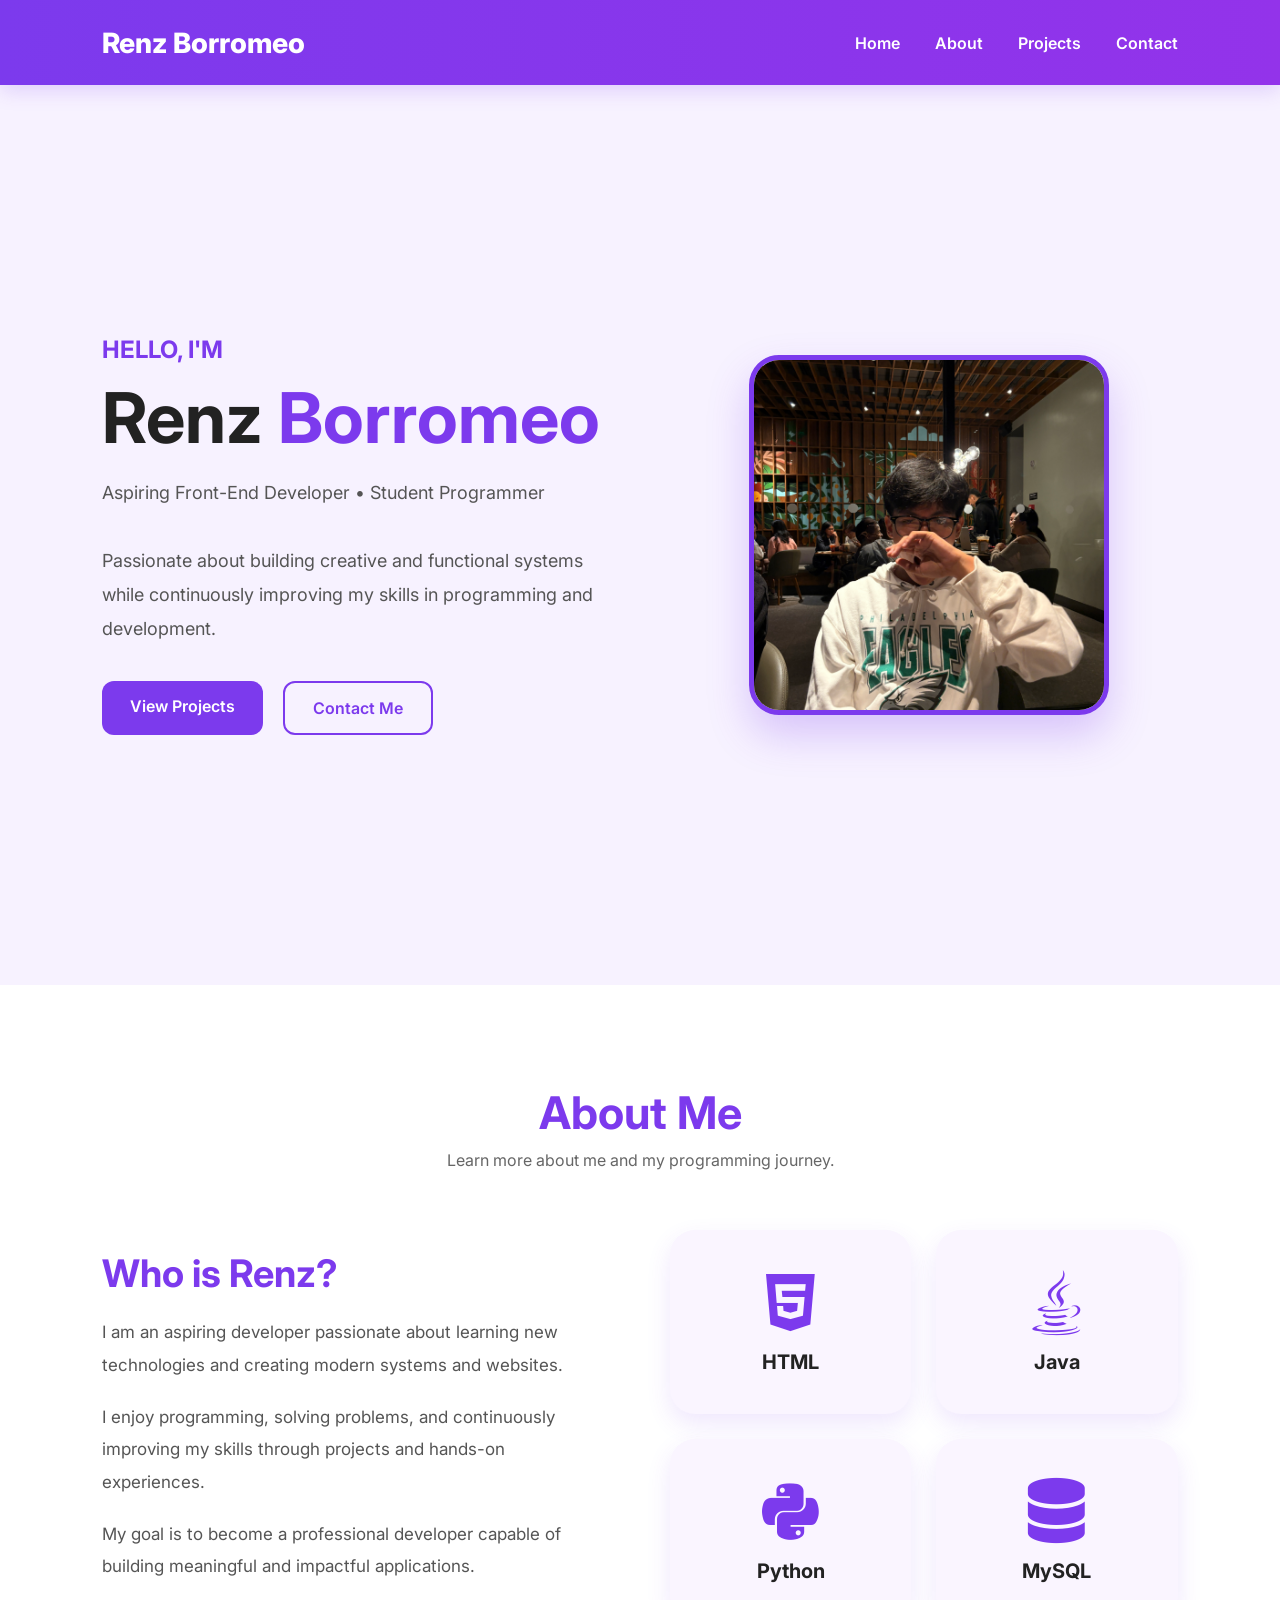
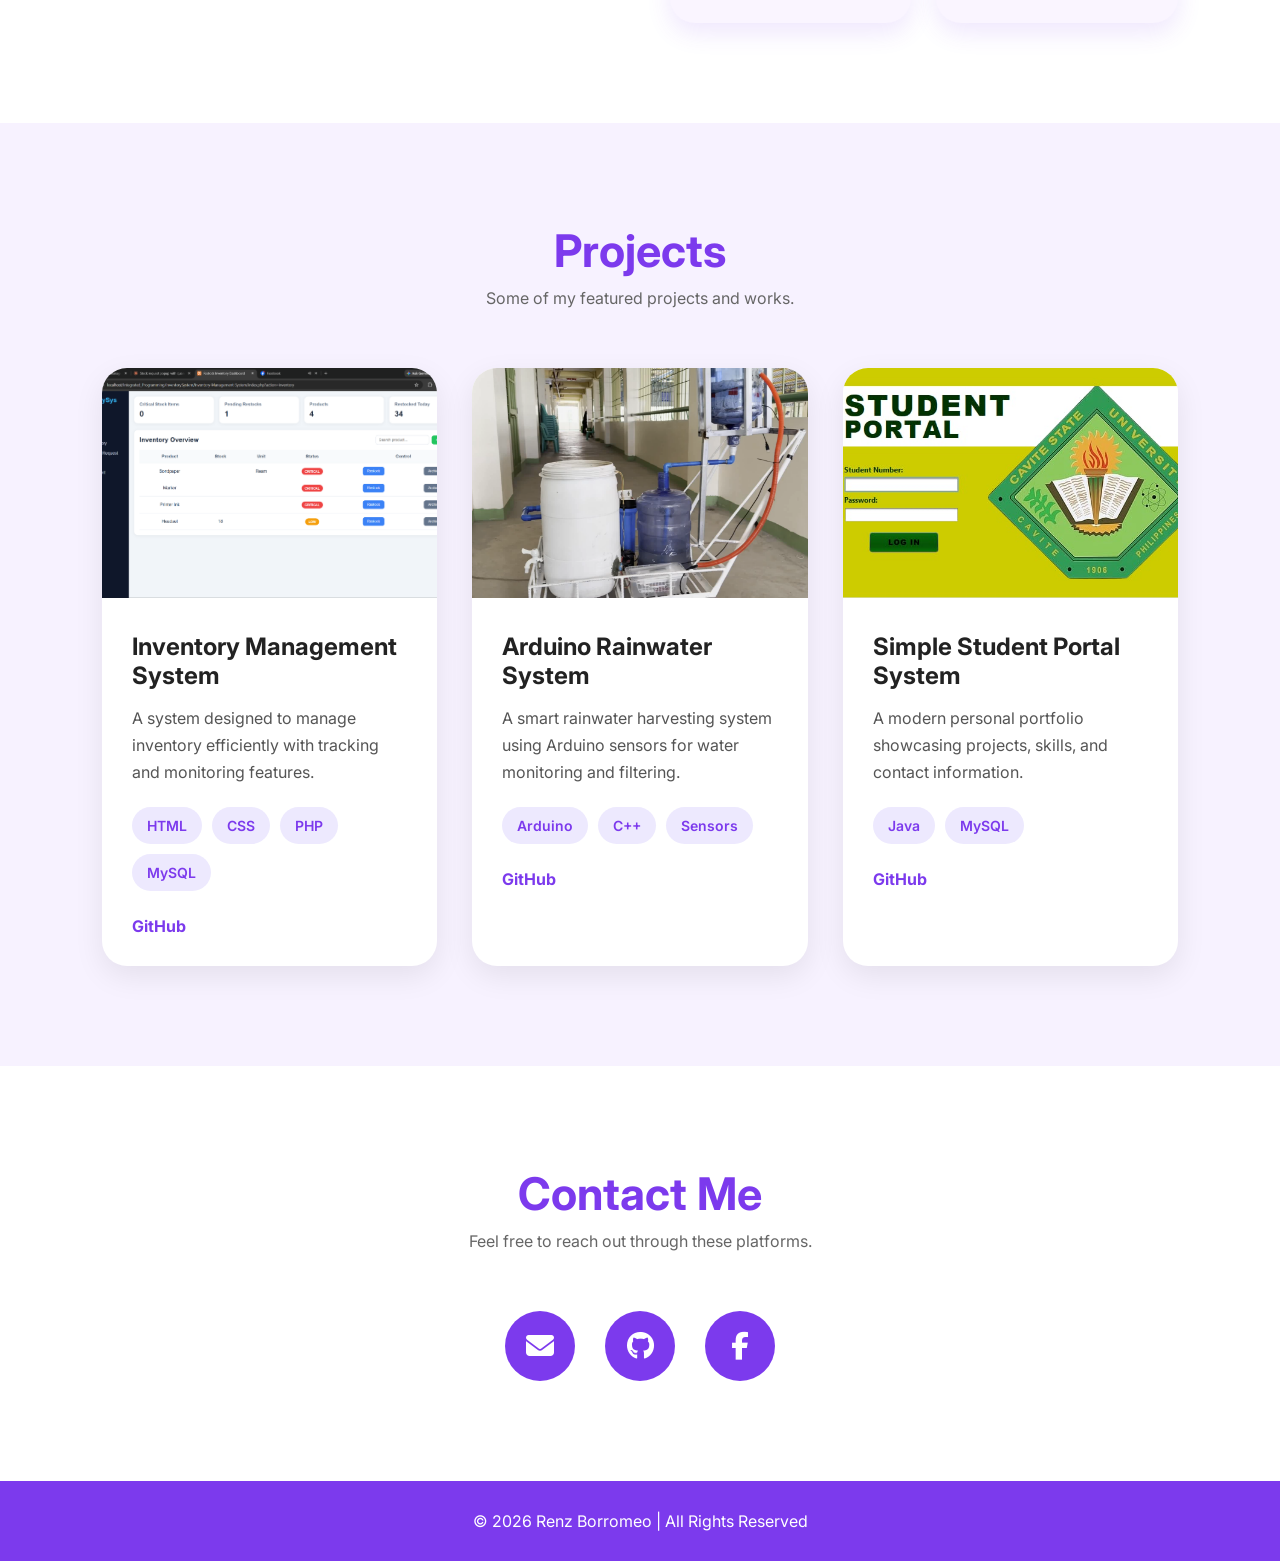
==== portfolio.html @ 01c05425 "Initial Commit" ====
<!DOCTYPE html>
<html lang="en">

<head>

  <meta charset="UTF-8">
  <meta name="viewport" content="width=device-width, initial-scale=1.0">

  <title>Renz Portfolio</title>

  <!-- GOOGLE FONT -->
  <link rel="preconnect" href="https://fonts.googleapis.com">
  <link rel="preconnect" href="https://fonts.gstatic.com" crossorigin>

  <link href="https://fonts.googleapis.com/css2?family=Inter:wght@300;400;500;600;700;800&display=swap" rel="stylesheet">

  <!-- FONT AWESOME -->
  <link rel="stylesheet"
  href="https://cdnjs.cloudflare.com/ajax/libs/font-awesome/6.5.1/css/all.min.css"/>

  <!-- CSS -->
  <link rel="stylesheet" href="style.css">

</head>

<body>

  <!-- ========================= -->
  <!--         NAVBAR           -->
  <!-- ========================= -->

  <nav>

    <div class="logo">
      Renz Borromeo
    </div>

    <div class="nav-links">

      <a href="#home">Home</a>
      <a href="#about">About</a>
      <a href="#projects">Projects</a>
      <a href="#contact">Contact</a>

    </div>

  </nav>


  <!--       HERO SECTION       -->


  <section class="hero" id="home">

    <div class="hero-text">

      <h3>HELLO, I'M</h3>

      <h1>
        Renz <span class="typing-name">Borromeo</span>
      </h1>

      <p>
        Aspiring Front-End Developer • Student Programmer
        <br><br>
        Passionate about building creative and functional systems while continuously improving my skills in programming and development.
      </p>

      <div class="hero-buttons">

        <a href="#projects" class="btn primary-btn">
          View Projects
        </a>

        <a href="#contact" class="btn secondary-btn">
          Contact Me
        </a>

      </div>

    </div>

    <div class="hero-image">

      <img src="portfolio.jpeg" alt="Profile Picture">

    </div>

  </section>

  <!-- ========================= -->
  <!--       ABOUT SECTION      -->
  <!-- ========================= -->

  <section class="about" id="about">

    <div class="section-title">

      <h2>About Me</h2>

      <p>
        Learn more about me and my programming journey.
      </p>

    </div>

    <div class="about-container">

      <!-- LEFT SIDE -->

      <div class="about-left">

        <h3>Who is Renz?</h3>

        <p>
          I am an aspiring developer passionate about learning new technologies and creating modern systems and websites.
        </p>

        <p>
          I enjoy programming, solving problems, and continuously improving my skills through projects and hands-on experiences.
        </p>

        <p>
          My goal is to become a professional developer capable of building meaningful and impactful applications.
        </p>

      </div>

      <!-- RIGHT SIDE -->

      <div class="about-right">

        <div class="skill-card">

          <i class="fa-brands fa-html5"></i>

          <span>HTML</span>

        </div>

        <div class="skill-card">

          <i class="fa-brands fa-java"></i>

          <span>Java</span>

        </div>

        <div class="skill-card">

          <i class="fa-brands fa-python"></i>

          <span>Python</span>

        </div>

        <div class="skill-card">

          <i class="fa-solid fa-database"></i>

          <span>MySQL</span>

        </div>

      </div>

    </div>

  </section>

  <!-- ========================= -->
  <!--      PROJECT SECTION     -->
  <!-- ========================= -->

  <section class="projects" id="projects">

    <div class="section-title">

      <h2>Projects</h2>

      <p>
        Some of my featured projects and works.
      </p>

    </div>

    <div class="project-grid">

      <!-- PROJECT 1 -->

      <div class="project-card">

        <img src="project1.png" alt="">

        <div class="project-content">

          <h3>Inventory Management System</h3>

          <p>
            A system designed to manage inventory efficiently with tracking and monitoring features.
          </p>

          <div class="tech-stack">

            <div class="tech">HTML</div>
            <div class="tech">CSS</div>
            <div class="tech">PHP</div>
            <div class="tech">MySQL</div>

          </div>

          <div class="project-links">

            <a href="#">GitHub</a>

          </div>

        </div>

      </div>

      <!-- PROJECT 2 -->

      <div class="project-card">

        <img src="project2.png" alt="">

        <div class="project-content">

          <h3>Arduino Rainwater System</h3>

          <p>
            A smart rainwater harvesting system using Arduino sensors for water monitoring and filtering.
          </p>

          <div class="tech-stack">

            <div class="tech">Arduino</div>
            <div class="tech">C++</div>
            <div class="tech">Sensors</div>

          </div>

          <div class="project-links">

            <a href="#">GitHub</a>

          </div>

        </div>

      </div>

      <!-- PROJECT 3 -->

      <div class="project-card">

        <img src="project3.jfif" alt="">

        <div class="project-content">

          <h3>Simple Student Portal System</h3>

          <p>
            A modern personal portfolio showcasing projects, skills, and contact information.
          </p>

          <div class="tech-stack">

            <div class="tech">Java</div>
            <div class="tech">MySQL</div>

          </div>

          <div class="project-links">

            <a href="#">GitHub</a>

          </div>

        </div>

      </div>

    </div>

  </section>

  <!-- ========================= -->
  <!--      CONTACT SECTION     -->
  <!-- ========================= -->

  <section class="contact" id="contact">

    <div class="section-title">

      <h2>Contact Me</h2>

      <p>
        Feel free to reach out through these platforms.
      </p>

    </div>

    <div class="contact-links">

      <a href="mailto:ririonouji@gmail.com">

        <i class="fa-solid fa-envelope"></i>

      </a>

      <a href="https://github.com/Rionouji" target="_blank">

        <i class="fa-brands fa-github"></i>

      </a>

      <a href="https://www.facebook.com/riopppp/" target="_blank">

        <i class="fa-brands fa-facebook-f"></i>

      </a>

    </div>

  </section>

  <!-- ========================= -->
  <!--          FOOTER          -->
  <!-- ========================= -->

  <footer>

    © 2026 Renz Borromeo | All Rights Reserved

  </footer>

</body>
</html>
---- style.css ----
/* ========================= */
/*        style.css          */
/* ========================= */

*{
  margin: 0;
  padding: 0;
  box-sizing: border-box;
}

html{
  scroll-behavior: smooth;
}

body{
  font-family: 'Inter', sans-serif;
  background: #f7f2ff;
  color: #222;
}

/* ========================= */
/*          NAVBAR           */
/* ========================= */

nav{
  width: 100%;
  height: 85px;

  background: linear-gradient(to right, #7c3aed, #9333ea);

  display: flex;
  justify-content: space-between;
  align-items: center;

  padding: 0 8%;

  position: sticky;
  top: 0;

  z-index: 1000;

  box-shadow: 0 5px 20px rgba(124,58,237,0.2);
}

.logo{
  font-size: 28px;
  font-weight: 800;
  color: white;
}

.nav-links{
  display: flex;
  gap: 35px;
}

.nav-links a{
  text-decoration: none;
  color: white;
  font-weight: 600;
  transition: 0.3s;
}

.nav-links a:hover{
  opacity: 0.7;
}

/* ========================= */
/*       HERO SECTION        */
/* ========================= */

.hero{
  min-height: 100vh;

  display: flex;
  justify-content: center;
  align-items: center;

  gap: 80px;
  flex-wrap: wrap;

  padding: 100px 8%;
}

.hero-text{
  flex: 1;
  min-width: 300px;
}

.hero-text h3{
  color: #7c3aed;
  margin-bottom: 15px;
  font-size: 24px;
}

.hero-text h1{
  font-size: 70px;
  line-height: 1.1;
  margin-bottom: 20px;
  white-space: nowrap;
}

.hero-text span{
  color: #7c3aed;
}

.hero-text p{
  font-size: 18px;
  line-height: 1.9;
  color: #555;
  margin-bottom: 35px;
  max-width: 650px;
}

.hero-buttons{
  display: flex;
  gap: 20px;
  flex-wrap: wrap;
}

.btn{
  padding: 15px 28px;
  border-radius: 12px;

  text-decoration: none;
  font-weight: 600;

  transition: 0.3s;
}

.primary-btn{
  background: #7c3aed;
  color: white;
}

.primary-btn:hover{
  background: #6d28d9;
  transform: translateY(-5px);
}

.secondary-btn{
  border: 2px solid #7c3aed;
  color: #7c3aed;
}

.secondary-btn:hover{
  background: #7c3aed;
  color: white;
}

.hero-image{
  flex: 1;

  display: flex;
  justify-content: center;

  min-width: 300px;
}

.hero-image img{
  width: 360px;
  height: 360px;

  object-fit: cover;

  border-radius: 30px;

  border: 5px solid #7c3aed;

  box-shadow: 0 20px 40px rgba(124,58,237,0.25);
}

.typing-name {
  display: inline-block;
  border-right: 4px solid #7c3aed;
  white-space: nowrap;
  overflow: hidden;
  width: 0;
  vertical-align: top;
  animation:
    typing 2s steps(8, end) forwards,
    blink 0.75s step-end infinite;
}

@keyframes typing {
  from { width: 0; }
  to { width: 100%; }
}

@keyframes blink {
  from, to { border-color: transparent; }
  50% { border-color: #7c3aed; }
}


/* ========================= */
/*       SECTION TITLE       */
/* ========================= */

.section-title{
  text-align: center;
  margin-bottom: 60px;
}

.section-title h2{
  font-size: 45px;
  color: #7c3aed;
  margin-bottom: 10px;
}

.section-title p{
  color: #666;
}

/* ========================= */
/*        ABOUT SECTION      */
/* ========================= */

.about{
  padding: 100px 8%;
  background: white;
}

.about-container{
  display: flex;
  justify-content: space-between;
  align-items: center;

  gap: 60px;
  flex-wrap: wrap;
}

/* LEFT SIDE */

.about-left{
  flex: 1;
  min-width: 320px;
}

.about-left h3{
  font-size: 38px;
  color: #7c3aed;
  margin-bottom: 20px;
}

.about-left p{
  line-height: 1.9;
  color: #555;
  margin-bottom: 20px;
  font-size: 17px;
}

/* RIGHT SIDE */

.about-right{
  flex: 1;
  min-width: 320px;

  display: grid;
  grid-template-columns: repeat(2, 1fr);

  gap: 25px;
}

/* SKILL CARD */

/* SKILL CARD */

.skill-card{
  background: #faf5ff;

  border-radius: 25px;

  padding: 40px 20px;

  display: flex;
  flex-direction: column;
  align-items: center;
  justify-content: center;

  transition: 0.3s;

  box-shadow: 0 10px 25px rgba(124,58,237,0.12);
}

.skill-card:hover{
  transform: translateY(-8px);
  background: #7c3aed;
}

.skill-card:hover i{
  color: white;
}

.skill-card:hover span{
  color: white;
}

.skill-card i{
  font-size: 65px;
  color: #7c3aed;
  margin-bottom: 15px;
  transition: 0.3s;
}

.skill-card span{
  font-size: 20px;
  font-weight: 700;
  transition: 0.3s;
}

/* ========================= */
/*       PROJECT SECTION     */
/* ========================= */

.projects{
  padding: 100px 8%;
}

.project-grid{
  display: grid;

  grid-template-columns: repeat(auto-fit, minmax(320px, 1fr));

  gap: 35px;
}

.project-card{
  background: white;

  border-radius: 25px;

  overflow: hidden;

  transition: 0.3s;

  box-shadow: 0 10px 30px rgba(0,0,0,0.08);
}

.project-card:hover{
  transform: translateY(-10px);
}

.project-card img{
  width: 100%;
  height: 230px;

  object-fit: cover;
}

.project-content{
  padding: 30px;
}

.project-content h3{
  margin-bottom: 15px;
  font-size: 24px;
}

.project-content p{
  color: #555;
  line-height: 1.7;
  margin-bottom: 20px;
}

.tech-stack{
  display: flex;
  gap: 10px;
  flex-wrap: wrap;

  margin-bottom: 25px;
}

.tech{
  background: #ede9fe;

  color: #7c3aed;

  padding: 10px 15px;

  border-radius: 999px;

  font-size: 14px;
  font-weight: 600;
}

.project-links{
  display: flex;
  gap: 20px;
}

.project-links a{
  text-decoration: none;
  color: #7c3aed;
  font-weight: 700;
}

/* ========================= */
/*      CONTACT SECTION      */
/* ========================= */

.contact{
  padding: 100px 8%;
  background: white;
}

.contact-links{
  display: flex;
  justify-content: center;
  gap: 30px;
  flex-wrap: wrap;
}

.contact-links a{
  width: 70px;
  height: 70px;

  display: flex;
  justify-content: center;
  align-items: center;

  border-radius: 50%;

  background: #7c3aed;

  color: white;

  text-decoration: none;

  font-size: 28px;

  transition: 0.3s;
}

.contact-links a:hover{
  transform: translateY(-8px);
  background: #6d28d9;
}

/* ========================= */
/*          FOOTER           */
/* ========================= */

footer{
  text-align: center;

  padding: 30px;

  background: #7c3aed;

  color: white;
}

/* ========================= */
/*        RESPONSIVE         */
/* ========================= */

@media(max-width: 768px){

  nav{
    flex-direction: column;
    height: auto;
    padding: 20px;
    gap: 20px;
  }

  .nav-links{
    flex-wrap: wrap;
    justify-content: center;
  }

  .hero-text h1{
    font-size: 50px;
  }

  .hero-image img{
    width: 300px;
    height: 300px;
  }

}
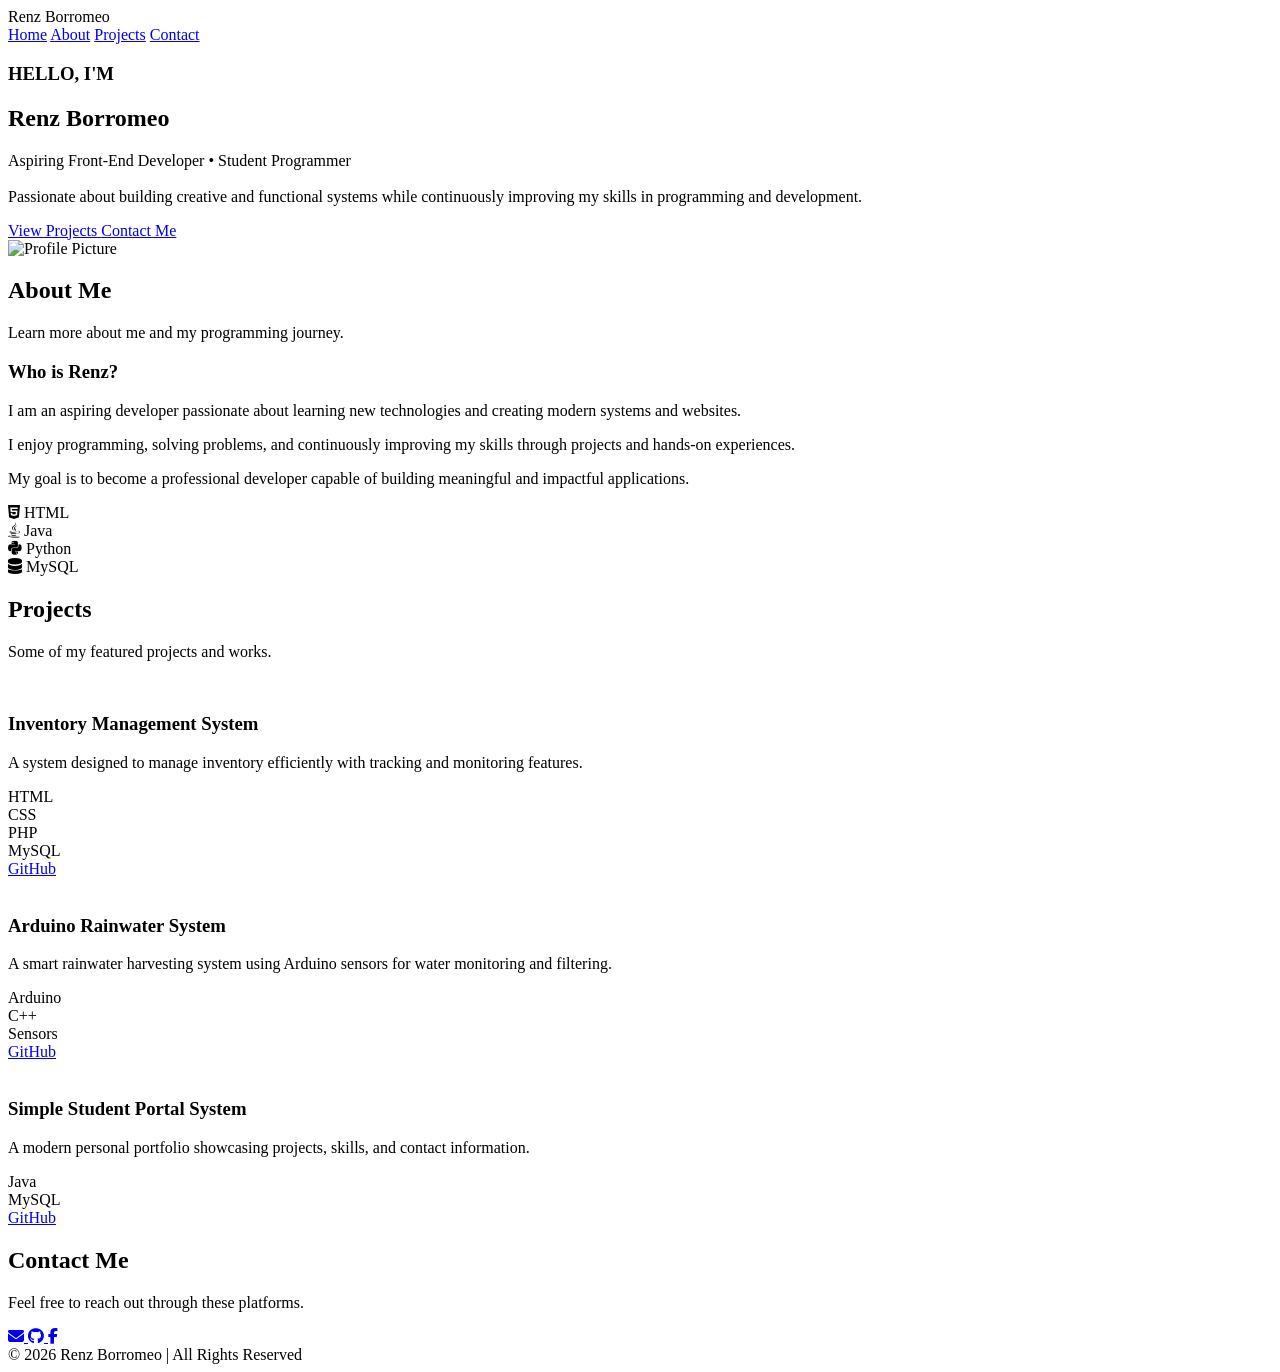
==== commit 1325acdb: "Add files via upload" ====
--- a/portfolio.html
+++ b/portfolio.html
@@ -1,340 +1,340 @@
-<!DOCTYPE html>
-<html lang="en">
-
-<head>
-
-  <meta charset="UTF-8">
-  <meta name="viewport" content="width=device-width, initial-scale=1.0">
-
-  <title>Renz Portfolio</title>
-
-  <!-- GOOGLE FONT -->
-  <link rel="preconnect" href="https://fonts.googleapis.com">
-  <link rel="preconnect" href="https://fonts.gstatic.com" crossorigin>
-
-  <link href="https://fonts.googleapis.com/css2?family=Inter:wght@300;400;500;600;700;800&display=swap" rel="stylesheet">
-
-  <!-- FONT AWESOME -->
-  <link rel="stylesheet"
-  href="https://cdnjs.cloudflare.com/ajax/libs/font-awesome/6.5.1/css/all.min.css"/>
-
-  <!-- CSS -->
-  <link rel="stylesheet" href="style.css">
-
-</head>
-
-<body>
-
-  <!-- ========================= -->
-  <!--         NAVBAR           -->
-  <!-- ========================= -->
-
-  <nav>
-
-    <div class="logo">
-      Renz Borromeo
-    </div>
-
-    <div class="nav-links">
-
-      <a href="#home">Home</a>
-      <a href="#about">About</a>
-      <a href="#projects">Projects</a>
-      <a href="#contact">Contact</a>
-
-    </div>
-
-  </nav>
-
-
-  <!--       HERO SECTION       -->
-
-
-  <section class="hero" id="home">
-
-    <div class="hero-text">
-
-      <h3>HELLO, I'M</h3>
-
-      <h1>
-        Renz <span class="typing-name">Borromeo</span>
-      </h1>
-
-      <p>
-        Aspiring Front-End Developer • Student Programmer
-        <br><br>
-        Passionate about building creative and functional systems while continuously improving my skills in programming and development.
-      </p>
-
-      <div class="hero-buttons">
-
-        <a href="#projects" class="btn primary-btn">
-          View Projects
-        </a>
-
-        <a href="#contact" class="btn secondary-btn">
-          Contact Me
-        </a>
-
-      </div>
-
-    </div>
-
-    <div class="hero-image">
-
-      <img src="portfolio.jpeg" alt="Profile Picture">
-
-    </div>
-
-  </section>
-
-  <!-- ========================= -->
-  <!--       ABOUT SECTION      -->
-  <!-- ========================= -->
-
-  <section class="about" id="about">
-
-    <div class="section-title">
-
-      <h2>About Me</h2>
-
-      <p>
-        Learn more about me and my programming journey.
-      </p>
-
-    </div>
-
-    <div class="about-container">
-
-      <!-- LEFT SIDE -->
-
-      <div class="about-left">
-
-        <h3>Who is Renz?</h3>
-
-        <p>
-          I am an aspiring developer passionate about learning new technologies and creating modern systems and websites.
-        </p>
-
-        <p>
-          I enjoy programming, solving problems, and continuously improving my skills through projects and hands-on experiences.
-        </p>
-
-        <p>
-          My goal is to become a professional developer capable of building meaningful and impactful applications.
-        </p>
-
-      </div>
-
-      <!-- RIGHT SIDE -->
-
-      <div class="about-right">
-
-        <div class="skill-card">
-
-          <i class="fa-brands fa-html5"></i>
-
-          <span>HTML</span>
-
-        </div>
-
-        <div class="skill-card">
-
-          <i class="fa-brands fa-java"></i>
-
-          <span>Java</span>
-
-        </div>
-
-        <div class="skill-card">
-
-          <i class="fa-brands fa-python"></i>
-
-          <span>Python</span>
-
-        </div>
-
-        <div class="skill-card">
-
-          <i class="fa-solid fa-database"></i>
-
-          <span>MySQL</span>
-
-        </div>
-
-      </div>
-
-    </div>
-
-  </section>
-
-  <!-- ========================= -->
-  <!--      PROJECT SECTION     -->
-  <!-- ========================= -->
-
-  <section class="projects" id="projects">
-
-    <div class="section-title">
-
-      <h2>Projects</h2>
-
-      <p>
-        Some of my featured projects and works.
-      </p>
-
-    </div>
-
-    <div class="project-grid">
-
-      <!-- PROJECT 1 -->
-
-      <div class="project-card">
-
-        <img src="project1.png" alt="">
-
-        <div class="project-content">
-
-          <h3>Inventory Management System</h3>
-
-          <p>
-            A system designed to manage inventory efficiently with tracking and monitoring features.
-          </p>
-
-          <div class="tech-stack">
-
-            <div class="tech">HTML</div>
-            <div class="tech">CSS</div>
-            <div class="tech">PHP</div>
-            <div class="tech">MySQL</div>
-
-          </div>
-
-          <div class="project-links">
-
-            <a href="#">GitHub</a>
-
-          </div>
-
-        </div>
-
-      </div>
-
-      <!-- PROJECT 2 -->
-
-      <div class="project-card">
-
-        <img src="project2.png" alt="">
-
-        <div class="project-content">
-
-          <h3>Arduino Rainwater System</h3>
-
-          <p>
-            A smart rainwater harvesting system using Arduino sensors for water monitoring and filtering.
-          </p>
-
-          <div class="tech-stack">
-
-            <div class="tech">Arduino</div>
-            <div class="tech">C++</div>
-            <div class="tech">Sensors</div>
-
-          </div>
-
-          <div class="project-links">
-
-            <a href="#">GitHub</a>
-
-          </div>
-
-        </div>
-
-      </div>
-
-      <!-- PROJECT 3 -->
-
-      <div class="project-card">
-
-        <img src="project3.jfif" alt="">
-
-        <div class="project-content">
-
-          <h3>Simple Student Portal System</h3>
-
-          <p>
-            A modern personal portfolio showcasing projects, skills, and contact information.
-          </p>
-
-          <div class="tech-stack">
-
-            <div class="tech">Java</div>
-            <div class="tech">MySQL</div>
-
-          </div>
-
-          <div class="project-links">
-
-            <a href="#">GitHub</a>
-
-          </div>
-
-        </div>
-
-      </div>
-
-    </div>
-
-  </section>
-
-  <!-- ========================= -->
-  <!--      CONTACT SECTION     -->
-  <!-- ========================= -->
-
-  <section class="contact" id="contact">
-
-    <div class="section-title">
-
-      <h2>Contact Me</h2>
-
-      <p>
-        Feel free to reach out through these platforms.
-      </p>
-
-    </div>
-
-    <div class="contact-links">
-
-      <a href="mailto:ririonouji@gmail.com">
-
-        <i class="fa-solid fa-envelope"></i>
-
-      </a>
-
-      <a href="https://github.com/Rionouji" target="_blank">
-
-        <i class="fa-brands fa-github"></i>
-
-      </a>
-
-      <a href="https://www.facebook.com/riopppp/" target="_blank">
-
-        <i class="fa-brands fa-facebook-f"></i>
-
-      </a>
-
-    </div>
-
-  </section>
-
-  <!-- ========================= -->
-  <!--          FOOTER          -->
-  <!-- ========================= -->
-
-  <footer>
-
-    © 2026 Renz Borromeo | All Rights Reserved
-
-  </footer>
-
-</body>
+<!DOCTYPE html>
+<html lang="en">
+
+<head>
+
+  <meta charset="UTF-8">
+  <meta name="viewport" content="width=device-width, initial-scale=1.0">
+
+  <title>Renz Portfolio</title>
+
+  <!-- GOOGLE FONT -->
+  <link rel="preconnect" href="https://fonts.googleapis.com">
+  <link rel="preconnect" href="https://fonts.gstatic.com" crossorigin>
+
+  <link href="https://fonts.googleapis.com/css2?family=Inter:wght@300;400;500;600;700;800&display=swap" rel="stylesheet">
+
+  <!-- FONT AWESOME -->
+  <link rel="stylesheet"
+  href="https://cdnjs.cloudflare.com/ajax/libs/font-awesome/6.5.1/css/all.min.css"/>
+
+  <!-- CSS -->
+  <link rel="stylesheet" href="style.css">
+
+</head>
+
+<body>
+
+  <!-- ========================= -->
+  <!--         NAVBAR           -->
+  <!-- ========================= -->
+
+  <nav>
+
+    <div class="logo">
+      Renz Borromeo
+    </div>
+
+    <div class="nav-links">
+
+      <a href="#home">Home</a>
+      <a href="#about">About</a>
+      <a href="#projects">Projects</a>
+      <a href="#contact">Contact</a>
+
+    </div>
+
+  </nav>
+
+
+  <!--       HERO SECTION       -->
+
+
+  <section class="hero" id="home">
+
+    <div class="hero-text">
+
+      <h3>HELLO, I'M </h3>
+
+      <h1>
+        Renz <span class="typing-name">Borromeo</span>
+      </h1>
+
+      <p>
+        Aspiring Front-End Developer • Student Programmer
+        <br><br>
+        Passionate about building creative and functional systems while continuously improving my skills in programming and development.
+      </p>
+
+      <div class="hero-buttons">
+
+        <a href="#projects" class="btn primary-btn">
+          View Projects
+        </a>
+
+        <a href="#contact" class="btn secondary-btn">
+          Contact Me
+        </a>
+
+      </div>
+
+    </div>
+
+    <div class="hero-image">
+
+      <img src="portfolio.jpeg" alt="Profile Picture">
+
+    </div>
+
+  </section>
+
+  <!-- ========================= -->
+  <!--       ABOUT SECTION      -->
+  <!-- ========================= -->
+
+  <section class="about" id="about">
+
+    <div class="section-title">
+
+      <h2>About Me</h2>
+
+      <p>
+        Learn more about me and my programming journey.
+      </p>
+
+    </div>
+
+    <div class="about-container">
+
+      <!-- LEFT SIDE -->
+
+      <div class="about-left">
+
+        <h3>Who is Renz?</h3>
+
+        <p>
+          I am an aspiring developer passionate about learning new technologies and creating modern systems and websites.
+        </p>
+
+        <p>
+          I enjoy programming, solving problems, and continuously improving my skills through projects and hands-on experiences.
+        </p>
+
+        <p>
+          My goal is to become a professional developer capable of building meaningful and impactful applications.
+        </p>
+
+      </div>
+
+      <!-- RIGHT SIDE -->
+
+      <div class="about-right">
+
+        <div class="skill-card">
+
+          <i class="fa-brands fa-html5"></i>
+
+          <span>HTML</span>
+
+        </div>
+
+        <div class="skill-card">
+
+          <i class="fa-brands fa-java"></i>
+
+          <span>Java</span>
+
+        </div>
+
+        <div class="skill-card">
+
+          <i class="fa-brands fa-python"></i>
+
+          <span>Python</span>
+
+        </div>
+
+        <div class="skill-card">
+
+          <i class="fa-solid fa-database"></i>
+
+          <span>MySQL</span>
+
+        </div>
+
+      </div>
+
+    </div>
+
+  </section>
+
+  <!-- ========================= -->
+  <!--      PROJECT SECTION     -->
+  <!-- ========================= -->
+
+  <section class="projects" id="projects">
+
+    <div class="section-title">
+
+      <h2>Projects</h2>
+
+      <p>
+        Some of my featured projects and works.
+      </p>
+
+    </div>
+
+    <div class="project-grid">
+
+      <!-- PROJECT 1 -->
+
+      <div class="project-card">
+
+        <img src="project1.png" alt="">
+
+        <div class="project-content">
+
+          <h3>Inventory Management System</h3>
+
+          <p>
+            A system designed to manage inventory efficiently with tracking and monitoring features.
+          </p>
+
+          <div class="tech-stack">
+
+            <div class="tech">HTML</div>
+            <div class="tech">CSS</div>
+            <div class="tech">PHP</div>
+            <div class="tech">MySQL</div>
+
+          </div>
+
+          <div class="project-links">
+
+            <a href="#">GitHub</a>
+
+          </div>
+
+        </div>
+
+      </div>
+
+      <!-- PROJECT 2 -->
+
+      <div class="project-card">
+
+        <img src="project2.png" alt="">
+
+        <div class="project-content">
+
+          <h3>Arduino Rainwater System</h3>
+
+          <p>
+            A smart rainwater harvesting system using Arduino sensors for water monitoring and filtering.
+          </p>
+
+          <div class="tech-stack">
+
+            <div class="tech">Arduino</div>
+            <div class="tech">C++</div>
+            <div class="tech">Sensors</div>
+
+          </div>
+
+          <div class="project-links">
+
+            <a href="#">GitHub</a>
+
+          </div>
+
+        </div>
+
+      </div>
+
+      <!-- PROJECT 3 -->
+
+      <div class="project-card">
+
+        <img src="project3.jfif" alt="">
+
+        <div class="project-content">
+
+          <h3>Simple Student Portal System</h3>
+
+          <p>
+            A modern personal portfolio showcasing projects, skills, and contact information.
+          </p>
+
+          <div class="tech-stack">
+
+            <div class="tech">Java</div>
+            <div class="tech">MySQL</div>
+
+          </div>
+
+          <div class="project-links">
+
+            <a href="#">GitHub</a>
+
+          </div>
+
+        </div>
+
+      </div>
+
+    </div>
+
+  </section>
+
+  <!-- ========================= -->
+  <!--      CONTACT SECTION     -->
+  <!-- ========================= -->
+
+  <section class="contact" id="contact">
+
+    <div class="section-title">
+
+      <h2>Contact Me</h2>
+
+      <p>
+        Feel free to reach out through these platforms.
+      </p>
+
+    </div>
+
+    <div class="contact-links">
+
+      <a href="mailto:ririonouji@gmail.com">
+
+        <i class="fa-solid fa-envelope"></i>
+
+      </a>
+
+      <a href="https://github.com/Rionouji" target="_blank">
+
+        <i class="fa-brands fa-github"></i>
+
+      </a>
+
+      <a href="https://www.facebook.com/riopppp/" target="_blank">
+
+        <i class="fa-brands fa-facebook-f"></i>
+
+      </a>
+
+    </div>
+
+  </section>
+
+  <!-- ========================= -->
+  <!--          FOOTER          -->
+  <!-- ========================= -->
+
+  <footer>
+
+    © 2026 Renz Borromeo | All Rights Reserved
+
+  </footer>
+
+</body>
 </html>
